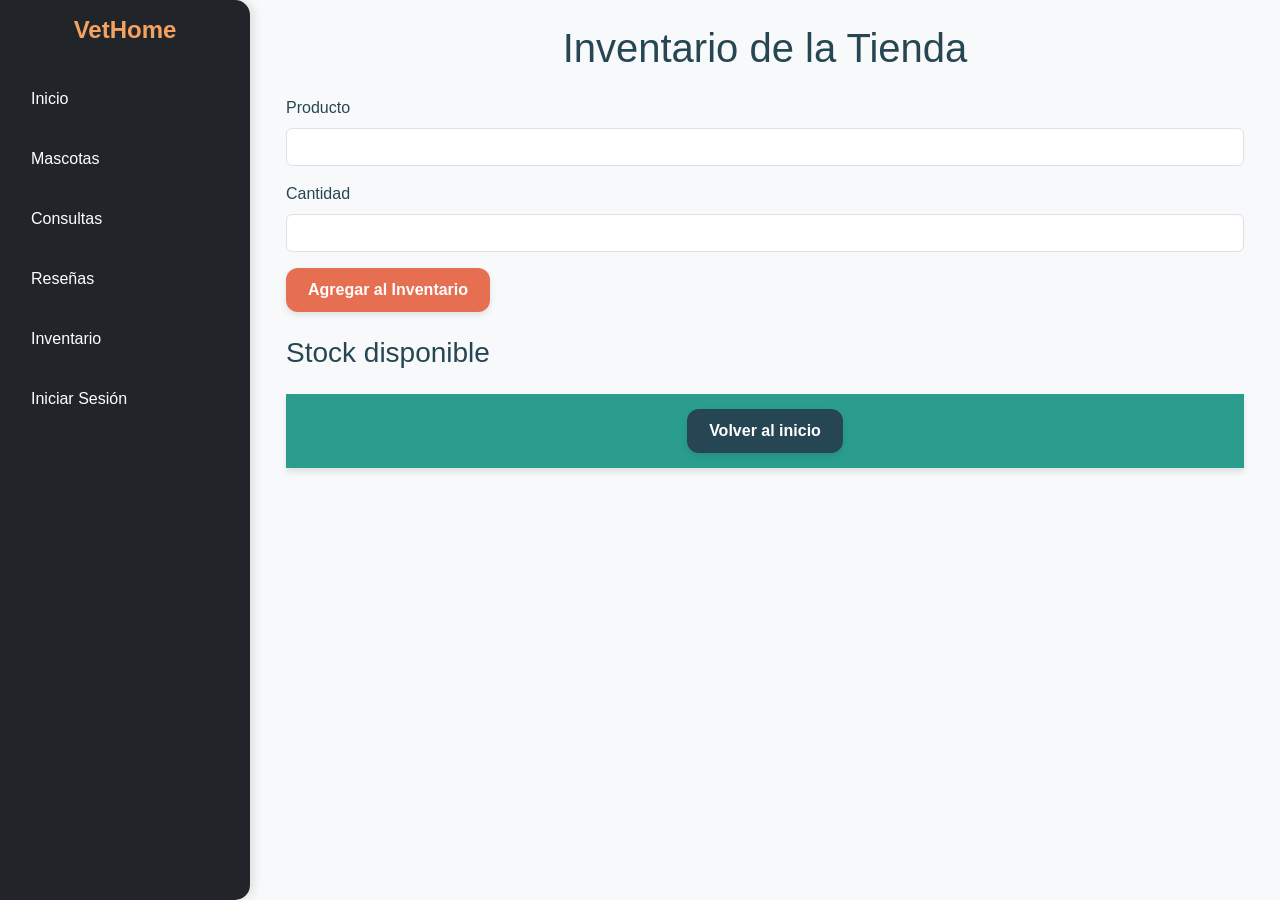
==== inventario.html @ cd918b37 "se han agregado archivos js y las paginas principales" ====
<!DOCTYPE html>
<html lang="es">

<head>

    <meta charset="UTF-8">

    <meta name="viewport" content="width=device-width, initial-scale=1.0">
    <title>Inventario - VetHome</title>

    <link href="https://cdn.jsdelivr.net/npm/bootstrap@5.3.3/dist/css/bootstrap.min.css" rel="stylesheet">

    <link rel="stylesheet" href="./assets/css/styles.css">
</head>

<body>
    <div class="d-flex">
        <aside class="sidebar bg-dark text-white p-3">
            <h3 class="text-center mb-4">VetHome</h3>
            <ul class="nav flex-column">
                <li class="nav-item"><a class="nav-link text-white" href="index.html">Inicio</a></li>
                <li class="nav-item"><a class="nav-link text-white" href="mascotas.html">Mascotas</a>
                </li>
                <li class="nav-item"><a class="nav-link text-white" href="consultas.html">Consultas</a>
                </li>
                <li class="nav-item"><a class="nav-link text-white" href="resenas.html">Reseñas</a></li>
                <li class="nav-item"><a class="nav-link text-white" href="inventario.html">Inventario</a></li>
                <li class="nav-item"><a class="nav-link text-white" href="login.html">Iniciar Sesión</a>
                </li>
            </ul>
        </aside>

        <main class="flex-grow-1 p-4">
            <header class="text-center mb-4">
                <h1>Inventario de la Tienda</h1>
            </header>

            <section class="container">
                <form id="formInventario" novalidate>
                    <div class="mb-3">
                        <label for="producto" class="form-label">Producto</label>
                        <input type="text" class="form-control" id="producto" required>
                    </div>
                    <div class="mb-3">
                        <label for="cantidad" class="form-label">Cantidad</label>
                        <input type="number" class="form-control" id="cantidad" required min="1">
                    </div>
                    <button type="submit" class="btn-custom">Agregar al Inventario</button>
                </form>

                <section class="mt-4">
                    <h3>Stock disponible</h3>
                    <ul id="listaInventario" class="list-group"></ul>
                </section>

                <nav class="mt-3">
                    <a href="index.html" class="btn-secondary-custom">Volver al inicio</a>
                </nav>
            </section>
        </main>
    </div>


    <script src="./assets/js/inventario.js"></script>

    <script src="https://cdn.jsdelivr.net/npm/bootstrap@5.3.8/dist/js/bootstrap.bundle.min.js"></script>

    <script src="./assets/js/app.js"></script>
</body>

</html>
---- assets/css/styles.css ----
/* ========================
   ESTILOS GLOBALES
======================== */
body {
    font-family: 'Poppins', sans-serif;
    background-color: #f8f9fa;
    color: #264653;
    margin: 0;
    padding: 0;
}

/* ========================
   NAVBAR Y ENCABEZADO
======================== */
nav {
    background-color: #2a9d8f;
    padding: 15px;
    text-align: center;
    box-shadow: 0px 4px 6px rgba(0,0,0,0.1);
}

nav h1 {
    color: #ffffff;
    margin: 0;
    font-size: 2rem;
    font-weight: 600;
    letter-spacing: 1px;
}

/* ========================
   BOTONES PERSONALIZADOS
======================== */
.btn-custom {
    background-color: #e76f51;
    color: #fff;
    border-radius: 12px;   /* 🔹 Bordes más suaves */
    padding: 10px 22px;
    font-size: 1rem;
    font-weight: 600;
    border: none;
    cursor: pointer;
    display: inline-block;
    transition: all 0.3s ease-in-out;
    text-align: center;
    box-shadow: 0px 3px 6px rgba(0,0,0,0.1); /* 🔹 Sombra ligera */
}

.btn-custom:hover {
    background-color: #f4a261;
    transform: translateY(-2px);
}

/* Variante secundaria */
.btn-secondary-custom {
    background-color: #264653;
    color: #fff;
    border-radius: 12px;  /* 🔹 Igual, bordes suaves */
    padding: 10px 22px;
    font-size: 1rem;
    font-weight: 600;
    border: none;
    cursor: pointer;
    display: inline-block;
    transition: all 0.3s ease-in-out;
    text-align: center;
    box-shadow: 0px 3px 6px rgba(0,0,0,0.1);
}

.btn-secondary-custom:hover {
    background-color: #2a9d8f;
    transform: translateY(-2px);
}

/* ========================
   TARJETAS / CARDS
======================== */
.card {
    border-radius: 15px;
    box-shadow: 0px 6px 12px rgba(0,0,0,0.08);
    transition: transform 0.2s ease-in-out;
}

.card:hover {
    transform: translateY(-5px);
}

/* ========================
   LINKS
======================== */
a {
    text-decoration: none;
    color: #2a9d8f;
    transition: color 0.3s;
}

a:hover {
    color: #e76f51;
}

/* ========================
   FOOTER
======================== */
footer {
    background-color: #264653;
    color: #ffffff;
    padding: 20px;
    text-align: center;
    margin-top: 40px;
}

footer p {
    margin: 0;
    font-size: 0.9rem;
}

/* ========================
   RESPONSIVE
======================== */
@media (max-width: 576px) {
    nav h1 {
        font-size: 1.5rem;
    }
    .btn-custom, .btn-secondary-custom {
        width: 100%;
        padding: 12px;
    }
}

/* ========================
   MENÚ LATERAL
======================== */
.sidebar {
    background-color: #264653;  /* Fondo verde oscuro */
    color: #ffffff;
    width: 250px;
    min-height: 100vh;
    padding: 20px 15px;
    border-top-right-radius: 15px;   /* 🔹 Bordes redondeados */
    border-bottom-right-radius: 15px;
    box-shadow: 4px 0 10px rgba(0,0,0,0.1); /* 🔹 Sombra suave */
}

.sidebar h3 {
    text-align: center;
    margin-bottom: 30px;
    font-weight: 600;
    font-size: 1.5rem;
    color: #f4a261; /* 🔹 Un poco de contraste */
}

.sidebar .nav-link {
    color: #ffffff;
    padding: 12px 15px;
    margin: 6px 0;
    border-radius: 10px; /* 🔹 Bordes suaves */
    font-weight: 500;
    transition: all 0.3s ease;
}

.sidebar .nav-link:hover {
    background-color: #2a9d8f; /* 🔹 Verde claro */
    color: #fff;
    transform: translateX(5px); /* 🔹 Pequeña animación */
}

/* ========================
   BOTONES GLOBAL
======================== */
button,
.btn,
a.btn {
    border-radius: 12px !important;  /* 🔹 Forzar bordes suaves */
    box-shadow: 0px 3px 6px rgba(0,0,0,0.1);
    font-weight: 600;
}

/* Eliminar el verde default de Bootstrap */
.btn-primary {
    background-color: #e76f51 !important;
    border: none !important;
}

.btn-primary:hover {
    background-color: #f4a261 !important;
}

.btn-secondary {
    background-color: #264653 !important;
    border: none !important;
}

.btn-secondary:hover {
    background-color: #2a9d8f !important;
}
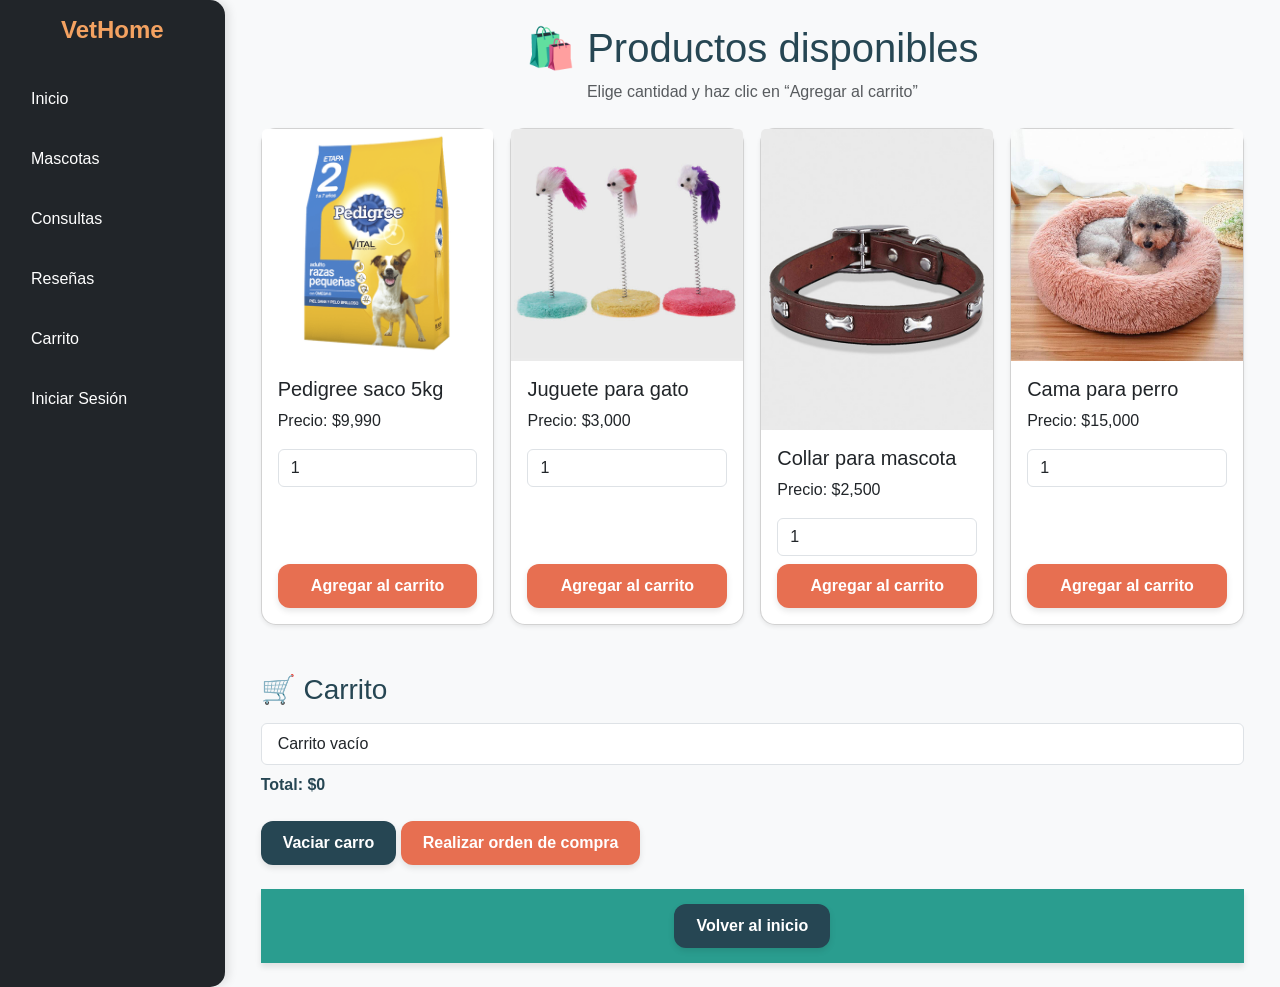
==== commit 623c45eb: "agregando nuevas paginas y blog" ====
--- a/inventario.html
+++ b/inventario.html
@@ -1,71 +1,57 @@
 <!DOCTYPE html>
 <html lang="es">
+<head>
+  <meta charset="UTF-8">
+  <meta name="viewport" content="width=device-width, initial-scale=1.0">
+  <title>Carrito - VetHome</title>
+  <link href="https://cdn.jsdelivr.net/npm/bootstrap@5.3.3/dist/css/bootstrap.min.css" rel="stylesheet">
+  <link rel="stylesheet" href="./assets/css/styles.css">
+</head>
+<body>
+  <div class="d-flex">
+    <!-- SIDEBAR -->
+    <aside class="sidebar bg-dark text-white p-3">
+      <h3 class="text-center mb-4">VetHome</h3>
+      <ul class="nav flex-column">
+        <li class="nav-item"><a class="nav-link text-white" href="index.html">Inicio</a></li>
+        <li class="nav-item"><a class="nav-link text-white" href="mascotas.html">Mascotas</a></li>
+        <li class="nav-item"><a class="nav-link text-white" href="consultas.html">Consultas</a></li>
+        <li class="nav-item"><a class="nav-link text-white" href="resenas.html">Reseñas</a></li>
+        <li class="nav-item"><a class="nav-link text-white" href="inventario.html">Carrito</a></li>
+        <li class="nav-item"><a class="nav-link text-white" href="login.html">Iniciar Sesión</a></li>
+      </ul>
+    </aside>
 
-<head>
+    <!-- CONTENIDO PRINCIPAL -->
+    <main class="flex-grow-1 p-4">
+        <header class="text-center mb-4">
+          <h1>🛍️ Productos disponibles</h1>
+          <p class="text-muted">Elige cantidad y haz clic en “Agregar al carrito”</p>
+        </header>
+      
+        <section class="container">
+          <!-- Productos -->
+          <div id="listaProductos" class="row g-3"></div>
+      
+          <!-- Carrito -->
+          <section class="mt-5">
+            <h3 class="mb-3">🛒 Carrito</h3>
+            <ul id="listaCarro" class="list-group"></ul>
+            <p class="mt-2"><strong>Total: <span id="totalCarro">$0</span></strong></p>
+            <button id="vaciarCarro" class="btn-secondary-custom mt-2">Vaciar carro</button>
+            <button id="realizarOrden" class="btn-custom mt-2">Realizar orden de compra</button>
+          </section>
+      
+          <nav class="mt-4">
+            <a href="index.html" class="btn-secondary-custom">Volver al inicio</a>
+          </nav>
+        </section>
+      </main>
+      
+  </div>
 
-    <meta charset="UTF-8">
-
-    <meta name="viewport" content="width=device-width, initial-scale=1.0">
-    <title>Inventario - VetHome</title>
-
-    <link href="https://cdn.jsdelivr.net/npm/bootstrap@5.3.3/dist/css/bootstrap.min.css" rel="stylesheet">
-
-    <link rel="stylesheet" href="./assets/css/styles.css">
-</head>
-
-<body>
-    <div class="d-flex">
-        <aside class="sidebar bg-dark text-white p-3">
-            <h3 class="text-center mb-4">VetHome</h3>
-            <ul class="nav flex-column">
-                <li class="nav-item"><a class="nav-link text-white" href="index.html">Inicio</a></li>
-                <li class="nav-item"><a class="nav-link text-white" href="mascotas.html">Mascotas</a>
-                </li>
-                <li class="nav-item"><a class="nav-link text-white" href="consultas.html">Consultas</a>
-                </li>
-                <li class="nav-item"><a class="nav-link text-white" href="resenas.html">Reseñas</a></li>
-                <li class="nav-item"><a class="nav-link text-white" href="inventario.html">Inventario</a></li>
-                <li class="nav-item"><a class="nav-link text-white" href="login.html">Iniciar Sesión</a>
-                </li>
-            </ul>
-        </aside>
-
-        <main class="flex-grow-1 p-4">
-            <header class="text-center mb-4">
-                <h1>Inventario de la Tienda</h1>
-            </header>
-
-            <section class="container">
-                <form id="formInventario" novalidate>
-                    <div class="mb-3">
-                        <label for="producto" class="form-label">Producto</label>
-                        <input type="text" class="form-control" id="producto" required>
-                    </div>
-                    <div class="mb-3">
-                        <label for="cantidad" class="form-label">Cantidad</label>
-                        <input type="number" class="form-control" id="cantidad" required min="1">
-                    </div>
-                    <button type="submit" class="btn-custom">Agregar al Inventario</button>
-                </form>
-
-                <section class="mt-4">
-                    <h3>Stock disponible</h3>
-                    <ul id="listaInventario" class="list-group"></ul>
-                </section>
-
-                <nav class="mt-3">
-                    <a href="index.html" class="btn-secondary-custom">Volver al inicio</a>
-                </nav>
-            </section>
-        </main>
-    </div>
-
-
-    <script src="./assets/js/inventario.js"></script>
-
-    <script src="https://cdn.jsdelivr.net/npm/bootstrap@5.3.8/dist/js/bootstrap.bundle.min.js"></script>
-
-    <script src="./assets/js/app.js"></script>
+  <script src="./assets/js/inventario.js"></script>
+  <script src="https://cdn.jsdelivr.net/npm/bootstrap@5.3.8/dist/js/bootstrap.bundle.min.js"></script>
+  <script src="./assets/js/app.js"></script>
 </body>
-
-</html>+</html>
--- a/assets/css/styles.css
+++ b/assets/css/styles.css
@@ -1,3 +1,60 @@
+/* ========================
+   ARTÍCULO PRINCIPAL
+======================== */
+.main-article {
+    max-width: 700px;
+    margin: 0 auto;
+    background: #fff;
+    border-radius: 16px;
+    box-shadow: 0 2px 8px rgba(0,0,0,0.07);
+    padding: 32px;
+    color: #111;
+}
+/* ========================
+   TÍTULOS Y TEXTOS
+======================== */
+.main-title {
+    color: #2a9d8f;
+    font-size: 2.2rem;
+    font-weight: 700;
+    margin-bottom: 18px;
+    text-align: center;
+}
+.section-title {
+    color: #e76f51;
+    font-size: 1.4rem;
+    font-weight: 600;
+    margin-top: 28px;
+    margin-bottom: 10px;
+}
+.main-text {
+    color: #222;
+    font-size: 1.08rem;
+    margin-bottom: 10px;
+}
+.main-list {
+    padding-left: 24px;
+    color: #222;
+    font-size: 1.08rem;
+    margin-bottom: 10px;
+}
+/* ========================
+   BOTÓN DE NAVEGACIÓN
+======================== */
+.nav-btn {
+    color: #fff !important;
+    margin: 0 8px;
+    padding: 8px 16px;
+    background: #2a9d8f;
+    border-radius: 8px;
+    display: inline-block;
+    font-weight: 500;
+    transition: background 0.2s, color 0.2s;
+}
+.nav-btn:hover {
+    background: #21867a;
+    color: #f4a261 !important;
+}
 /* ========================
    ESTILOS GLOBALES
 ======================== */
